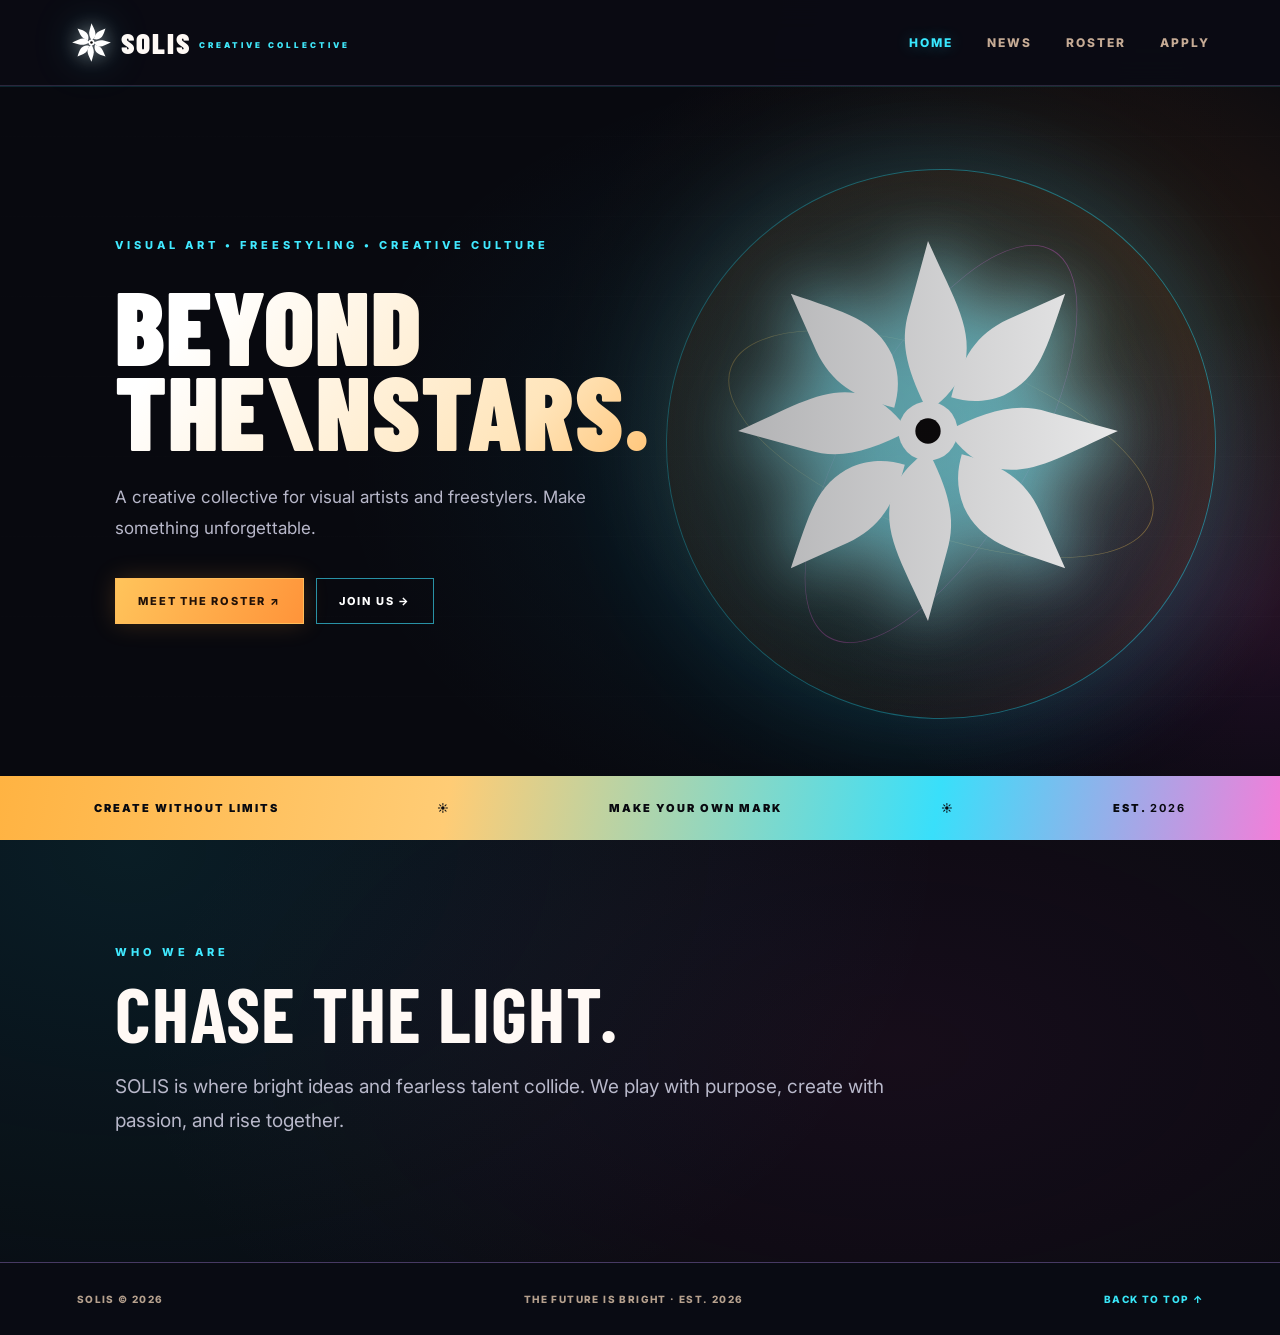
==== index.html @ 44cf50e5 "Add files via upload" ====
<!doctype html>
<html lang="en"><head><meta charset="utf-8"><meta name="viewport" content="width=device-width,initial-scale=1">
<title>SOLIS — Visual Art & Freestyling</title><link rel="icon" type="image/png" sizes="512x512" href="favicon.png"><link rel="shortcut icon" href="favicon.ico"><link rel="apple-touch-icon" href="favicon.png"><link rel="stylesheet" href="style.css"></head>
<body><div id="solisIntro" class="solis-intro" aria-label="SOLIS opening animation">
  <div class="intro-light intro-light-a" aria-hidden="true"></div>
  <div class="intro-light intro-light-b" aria-hidden="true"></div>
  <div class="intro-center"><img class="intro-symbol" src="sun-logo.svg" alt="SOLIS emblem"><div class="intro-wordmark">SOLIS</div><div class="intro-subline">VISUAL ART <span>✦</span> FREESTYLING</div></div>
  <div class="intro-reveal" aria-hidden="true"></div>
  <button type="button" id="skipIntro" class="intro-skip">SKIP INTRO ↗</button>
</div>

<header class="nav"><a class="brand" href="#home"><img class="sun-logo" src="sun-logo.svg" alt="Solis sun logo"><span data-edit="siteName">ASCEND</span><small>CREATIVE COLLECTIVE</small></a><button class="menu" id="menuBtn">☰</button><nav id="navLinks"><a href="#home" data-nav="home">Home</a><a href="#news" data-nav="news">News</a><a href="#roster" data-nav="roster">Roster</a><a href="#apply" data-nav="apply">Apply</a></nav></header>
<div class="transition-wipe" aria-hidden="true"><span class="wipe-sun"><img src="sun-logo.svg" alt=""></span><span class="wipe-name">SOLIS</span></div><main>
<section id="home" class="page active"><div class="hero"><div class="orb"></div><div class="sun-flare"></div><div class="hero-content"><div class="eyebrow" data-edit="eyebrow">ROCKET LEAGUE • FREESTYLE • CREATIVE</div><h1 data-edit="heroTitle">BEYOND THE<br>STARS.</h1><p data-edit="heroDescription">A new era of freestyling, creativity and competition. Welcome to the next level.</p><div class="actions"><a href="#roster" class="primary">MEET THE ROSTER ↗</a><a href="#apply" class="outline">JOIN US →</a></div></div><div class="hero-mark"><img src="sun-logo.svg" alt="Radiant sun emblem"></div></div><div class="ticker"><span>CREATE WITHOUT LIMITS</span><span>☀</span><span>MAKE YOUR OWN MARK</span><span>☀</span><span>EST. <b data-edit="established">2026</b></span></div><div class="intro"><div class="eyebrow">WHO WE ARE</div><h2 data-edit="aboutTitle">MORE THAN A TEAM.</h2><p data-edit="aboutDescription">We bring together ambitious players, editors and designers to push Rocket League content further.</p></div></section>
<section id="news" class="page"><div class="page-head"><div class="eyebrow">THE LATEST</div><h1 data-edit="newsTitle">LATEST FROM THE TEAM.</h1><p data-edit="newsDescription">Announcements, results and everything happening with us.</p></div><div class="news-list" id="newsCards"></div></section>
<section id="roster" class="page"><div class="page-head"><div class="eyebrow">THE PEOPLE</div><h1 data-edit="rosterTitle">MEET THE ROSTER.</h1><p data-edit="rosterDescription">The freestylers, editors, designers and staff behind the team.</p></div><div class="filters" id="filters"></div><div class="roster-directory" id="rosterCards"></div></section>
<section id="apply" class="page"><div class="page-head"><div class="eyebrow">YOUR NEXT CHAPTER</div><h1 data-edit="applyTitle">JOIN THE TEAM.</h1><p data-edit="applyDescription">Whether you freestyle, edit or design, tell us about yourself.</p></div><form id="applyForm" class="application" name="solis-applications" method="POST" action="/thanks.html" data-netlify="true" netlify-honeypot="bot-field"><input type="hidden" name="form-name" value="solis-applications"><p class="bot-field" aria-hidden="true"><label>Leave this empty<input name="bot-field" tabindex="-1" autocomplete="off"></label></p><label>NAME / CREATOR NAME<input name="Creator" required placeholder="Your name"></label><label>DISCORD USERNAME<input name="Discord" required placeholder="username"></label><div class="two"><label>APPLYING AS<select name="Role" required><option>Freestyler</option><option>Visual Artist</option><option>Illustrator</option><option>Photographer</option><option>Editor</option><option>Designer</option><option>Motion Designer</option></select></label><label>AGE<input type="number" min="1" name="Age" required placeholder="Your age"></label></div><label>YOUR CREATIVE SPECIALTY<input name="Specialty" placeholder="Digital art, freestyle clips, animation, etc."></label><label>LINKS<input name="Links" placeholder="Portfolio, Instagram, TikTok, YouTube"></label><label>WHY DO YOU WANT TO JOIN?<textarea name="Why" rows="5" required></textarea></label><button class="primary" type="submit">SUBMIT APPLICATION ↗</button><p class="note" data-edit="applyNote">Your application will be sent securely to the SOLIS team. Please submit only information you are comfortable sharing.</p></form></section>
</main>
<footer><span><span data-edit="footerName">ASCEND</span> © <span id="year"></span></span><span data-edit="footerText">VISUAL ART & FREESTYLING · EST. 2026</span><a href="#home">BACK TO TOP ↑</a></footer>
<script src="content.js"></script><script src="script.js"></script></body></html>
---- style.css ----
@import url('https://fonts.googleapis.com/css2?family=Barlow+Condensed:wght@500;600;700;800;900&family=Inter:wght@400;500;600;700;800&display=swap');
:root{--bg:#0c0909;--panel:#1e1410;--line:#463026;--fg:#fff8ed;--muted:#bca99b;--accent:#ffc05a}*{box-sizing:border-box}html{scroll-behavior:smooth}body{margin:0;background:var(--bg);color:var(--fg);font-family:Inter,Arial,sans-serif}a{color:inherit;text-decoration:none}button,input,select,textarea{font:inherit}button{cursor:pointer}.nav{height:86px;padding:0 5.5%;display:flex;align-items:center;gap:40px;border-bottom:1px solid #ffffff19;background:#130c0aed;position:sticky;top:0;z-index:10;backdrop-filter:blur(15px)}.brand{display:flex;align-items:center;gap:8px;font-family:'Barlow Condensed',sans-serif;font-size:29px;font-weight:900;letter-spacing:2px}.brand small{font-family:Inter;font-size:8px;letter-spacing:3px;align-self:end;margin-bottom:14px;color:var(--accent)}.halo{color:var(--accent);font-size:36px}.nav nav{display:flex;gap:34px;margin-left:auto}.nav nav a{color:#c6ab95;font-size:12px;text-transform:uppercase;letter-spacing:2px;font-weight:800}.nav nav a.active,.nav nav a:hover{color:white}.outline,.primary{display:inline-flex;align-items:center;justify-content:center;padding:15px 22px;border:1px solid #9c6b41;background:transparent;color:white;font-weight:800;font-size:11px;letter-spacing:1.8px;cursor:pointer}.primary{background:var(--accent);border-color:var(--accent);color:#211108}.outline:hover{background:#ffffff15}.primary:hover{background:white}.menu{display:none;background:none;color:white;border:0;font-size:24px}.page{display:none;min-height:calc(100vh - 180px)}.page.active{display:block}.hero{min-height:690px;display:flex;align-items:center;position:relative;overflow:hidden;padding:70px 9%;background:radial-gradient(ellipse at 78% 40%,#79371a 0%,#2c170e 30%,#0c0909 70%)}.hero:after{content:'';position:absolute;inset:0;background:linear-gradient(90deg,#120b08cc,transparent),repeating-linear-gradient(0deg,transparent,transparent 79px,#ffffff07 80px);pointer-events:none}.orb{position:absolute;right:5%;top:12%;width:550px;height:550px;border-radius:50%;border:1px solid #ffca7655;box-shadow:0 0 100px #f5a23c29,inset 0 0 120px #ff9d3b22;transform:rotate(-20deg)}.orb:before,.orb:after{content:'';position:absolute;inset:50px;border:1px solid #ffca7655;border-radius:50%;transform:rotate(50deg) scaleX(.4)}.orb:after{transform:rotate(-50deg) scaleX(.4)}.hero-mark{position:absolute;right:17%;font-size:260px;color:#ffd07888;filter:drop-shadow(0 0 70px #ffa43a)}.hero-content{position:relative;z-index:2;max-width:800px}.eyebrow{font-size:11px;font-weight:800;letter-spacing:4px;color:var(--accent);text-transform:uppercase}h1,h2,h3{font-family:'Barlow Condensed',Impact,sans-serif;letter-spacing:1px;text-transform:uppercase}h1{font-size:clamp(72px,10vw,150px);line-height:.82;margin:30px 0;white-space:pre-line;font-weight:900}h2{font-size:clamp(46px,6vw,86px);line-height:1;margin:15px 0}p{line-height:1.8;color:var(--muted)}.hero p{font-size:17px;max-width:510px}.actions{display:flex;gap:12px;margin-top:35px;flex-wrap:wrap}.ticker{display:flex;justify-content:space-around;gap:20px;padding:25px;background:#ffc05a;color:#211208;font-weight:900;font-size:11px;letter-spacing:2px}.intro{padding:100px 9%;max-width:1000px}.intro p{font-size:19px}.page-head{padding:105px 9% 50px;background:radial-gradient(ellipse at top right,#4a2614,#0c0909 65%)}.page-head h1{font-size:clamp(60px,8vw,110px);max-width:1100px}.page-head p{font-size:16px}.cards{display:grid;grid-template-columns:repeat(3,minmax(0,1fr));gap:18px;padding:35px 9% 110px}.card{background:linear-gradient(145deg,#342018,#140e0c);border:1px solid var(--line);padding:32px;min-height:250px;position:relative;overflow:hidden}.card:before{content:'✧';position:absolute;right:-10px;bottom:-60px;font-size:210px;color:#ffc05a0b}.card h3{font-size:38px;margin:26px 0 8px;line-height:1}.card p{font-size:13px}.card .meta{color:var(--accent);font-size:10px;font-weight:800;letter-spacing:2px}.card .remove{position:absolute;top:10px;right:10px}.filters{display:flex;gap:10px;padding:25px 9% 0;flex-wrap:wrap}.filters button{padding:10px 18px;background:#291a14;border:1px solid var(--line);color:#d9c4ae;font-size:11px;font-weight:800;letter-spacing:1px}.filters button.selected{background:var(--accent);color:#211208}.avatar{width:68px;height:68px;border-radius:50%;border:1px solid #ffc05a77;display:grid;place-items:center;color:var(--accent);font-size:30px;background:#51301d}.application{max-width:760px;margin:20px auto 110px;padding:0 24px}.application label,.editor label{display:block;color:#b8c1d1;font-size:10px;font-weight:800;letter-spacing:2px;margin:23px 0}.application input,.application textarea,.application select,.editor input{width:100%;margin-top:10px;background:#201611;border:1px solid #60432e;color:white;padding:16px;outline:none}.application input:focus,.application textarea:focus,.application select:focus{border-color:var(--accent)}.two{display:grid;grid-template-columns:1fr 1fr;gap:20px}.note{font-size:12px}footer{border-top:1px solid var(--line);padding:30px 6%;display:flex;justify-content:space-between;gap:15px;color:#b6a18e;font-size:10px;font-weight:800;letter-spacing:1.4px}footer a{color:var(--accent)}.editor{position:fixed;right:18px;top:100px;z-index:30;width:min(370px,calc(100vw - 36px));max-height:calc(100vh - 120px);overflow:auto;background:#281b14;border:1px solid #ffc05a;padding:20px;box-shadow:0 20px 90px #000b}.editor-head{display:flex;justify-content:space-between}.editor-head button,.editor-actions button,.fileLabel{background:#503322;border:1px solid #8c5c36;color:white;padding:10px;cursor:pointer}.editor-actions{display:flex;flex-wrap:wrap;gap:8px}.editor p{font-size:12px}.editing [data-edit],.editing [data-array-edit]{outline:1px dashed #ffc05a88;outline-offset:4px;cursor:text}.remove{display:none;background:#512a37;color:white;border:0;padding:6px}.editing .remove{display:block}[hidden]{display:none!important}@media(max-width:850px){.nav{height:70px;padding:0 5%;gap:10px}.nav nav{display:none;position:absolute;top:70px;left:0;right:0;background:#20140f;padding:25px;flex-direction:column}.nav nav.open{display:flex}.menu{display:block;margin-left:auto}.nav #editBtn{padding:10px}.hero{min-height:620px;padding:70px 7%}.hero-mark{right:0;font-size:140px;opacity:.3}.orb{right:-250px}.cards{grid-template-columns:1fr 1fr;padding:30px 6% 80px}.ticker{flex-wrap:wrap}.page-head{padding:75px 7% 35px}}@media(max-width:550px){.cards{grid-template-columns:1fr}.two{grid-template-columns:1fr;gap:0}.brand{font-size:23px}.brand small{display:none}footer{flex-direction:column}.hero h1{font-size:75px}.page-head h1{font-size:65px}}

/* SOLIS signature solar identity */
.sun-logo{width:43px;height:43px;filter:drop-shadow(0 0 11px #ff9d3980)}
.hero{background:radial-gradient(ellipse at 77% 42%,#9b461d 0%,#46230f 23%,#1a100d 47%,#0c0909 78%)}
.hero h1{background:linear-gradient(170deg,#fff9e9 15%,#ffd17c 55%,#f28b3c 100%);-webkit-background-clip:text;background-clip:text;color:transparent;filter:drop-shadow(0 8px 40px #ed872e30)}
.hero-mark{right:11%;width:min(33vw,430px);filter:drop-shadow(0 0 85px #ff9a37a0);animation:solarFloat 7s ease-in-out infinite}
.hero-mark img{width:100%;display:block}
.orb{border-color:#ffbf6b44;box-shadow:0 0 120px #ff8c3333,inset 0 0 120px #ffb43b33}
.sun-flare{position:absolute;right:8%;top:10%;width:570px;height:570px;border-radius:50%;background:radial-gradient(circle,#ffbd5626 0%,#f58a1b13 40%,transparent 68%);pointer-events:none}
.ticker{background:linear-gradient(90deg,#ef8b36,#ffd17c,#f6a347)}
.card{transition:transform .2s,border-color .2s}.card:hover{transform:translateY(-5px);border-color:#d58b45}
@keyframes solarFloat{50%{transform:translateY(-14px) rotate(6deg)}}
@media(max-width:850px){.hero-mark{right:-6%;width:220px;opacity:.4}.sun-flare{right:-300px}}

.sun-logo{filter:drop-shadow(0 0 8px #ffffff45)}
.hero-mark{filter:drop-shadow(0 0 32px #ffffff44) drop-shadow(0 0 85px #ff9a3766)}
.avatar{font-size:0;background-image:url("sun-logo.svg");background-repeat:no-repeat;background-position:center;background-size:42px 42px}

/* SOLIS CINEMATIC MOTION — editable, CSS-based, no video dependencies */
:root{--motion-ease:cubic-bezier(.19,1,.22,1)}
body{overflow-x:hidden}
.nav{animation:navArrive .65s both}
@keyframes navArrive{from{transform:translateY(-100%);opacity:0}to{transform:translateY(0);opacity:1}}
.page.active .eyebrow{animation:riseIn .65s .06s both}
.page.active h1{animation:riseIn .85s .13s both}
.page.active .page-head p,.page.active .hero-content>p{animation:riseIn .85s .25s both}
.page.active .actions{animation:riseIn .8s .36s both}
.page.active .card{animation:riseIn .7s both}
.page.active .card:nth-child(1){animation-delay:.12s}
.page.active .card:nth-child(2){animation-delay:.2s}
.page.active .card:nth-child(3){animation-delay:.28s}
.page.active .card:nth-child(n+4){animation-delay:.35s}
.page.active .application{animation:riseIn .8s .18s both}
@keyframes riseIn{from{opacity:0;transform:translate3d(0,38px,0);filter:blur(7px)}to{opacity:1;transform:translate3d(0,0,0);filter:blur(0)}}
.hero-mark{animation:markFloat 7s ease-in-out infinite}
.hero-mark img{animation:markRotate 45s linear infinite;filter:drop-shadow(0 0 28px #ffb04755)}
@keyframes markFloat{0%,100%{transform:translateY(0)}50%{transform:translateY(-24px)}}
@keyframes markRotate{to{transform:rotate(360deg)}}
.hero .orb{animation:orbPulse 8s ease-in-out infinite}
@keyframes orbPulse{0%,100%{opacity:.65;transform:rotate(-20deg) scale(1)}50%{opacity:1;transform:rotate(-14deg) scale(1.055)}}
.primary,.outline,.card,.filters button{transition:transform .3s var(--motion-ease),box-shadow .3s,background-color .3s,border-color .3s}
.primary:hover,.outline:hover{transform:translateY(-4px)}
.primary:hover{box-shadow:0 10px 35px #ff9e3b55}
.card:hover{transform:translateY(-7px);border-color:#fbb04b80;box-shadow:0 18px 45px #0006}
.transition-wipe{position:fixed;z-index:100;inset:0;background:#130d0b;display:flex;align-items:center;justify-content:center;flex-direction:column;gap:10px;pointer-events:none;clip-path:inset(0 0 100% 0);visibility:hidden}
.transition-wipe.running{visibility:visible;animation:screenWipe .92s cubic-bezier(.76,0,.24,1) both}
@keyframes screenWipe{0%{clip-path:inset(0 0 100% 0)}38%{clip-path:inset(0 0 0 0)}58%{clip-path:inset(0 0 0 0)}100%{clip-path:inset(100% 0 0 0)}}
.wipe-sun img{width:92px;height:92px;animation:wipeSpin .92s ease-in-out both;filter:drop-shadow(0 0 35px #f7a83c)}
.wipe-name{font-family:'Barlow Condensed',Impact,sans-serif;font-size:32px;letter-spacing:9px;font-weight:900;color:#fff}
@keyframes wipeSpin{from{transform:rotate(-45deg) scale(.65);opacity:0}40%{opacity:1}to{transform:rotate(135deg) scale(1.1);opacity:0}}
@media(prefers-reduced-motion:reduce){*,*:before,*:after{animation-duration:.01ms!important;animation-iteration-count:1!important;transition-duration:.01ms!important;scroll-behavior:auto!important}.transition-wipe{display:none!important}}

.roster-directory{padding:16px 7% 110px;display:block}
.roster-section{margin:0 0 72px}
.roster-section h2{font-family:Inter,Arial,sans-serif;font-size:clamp(32px,4.6vw,60px);font-weight:900;letter-spacing:-2px;margin:20px 0 28px}
.role-grid{display:grid;grid-template-columns:repeat(4,minmax(0,1fr));gap:28px}
.role-column{min-width:0;border-top:2px solid #343237}
.role-heading{padding:17px 0 12px;display:flex;justify-content:space-between;gap:8px;font-size:11px;font-weight:900;letter-spacing:1px;text-transform:uppercase;color:#f6f3ee}
.role-count{color:#f5a623}
.member-line{min-height:67px;display:flex;align-items:center;gap:10px;border-bottom:1px solid #2b2523;position:relative}
.member-avatar{width:46px;height:46px;flex:0 0 46px;border-radius:50%;background:radial-gradient(circle at 30% 20%,#8c532d,#181111 70%);border:1px solid #524039;overflow:hidden;display:grid;place-items:center}
.member-avatar img{width:100%;height:100%;object-fit:cover}
.member-details{display:flex;flex-direction:column;min-width:0;gap:4px;flex:1}
.member-details strong{font-size:13px;white-space:nowrap;overflow:hidden;text-overflow:ellipsis}
.member-details small{color:#a39a94;font-size:10px;white-space:nowrap;overflow:hidden;text-overflow:ellipsis}
.member-social{color:#f5a623;font-size:20px;padding:6px}
.member-line .remove{position:absolute;top:0;right:0;z-index:2}
@media(max-width:1000px){.role-grid{grid-template-columns:repeat(2,minmax(0,1fr))}}
@media(max-width:560px){.role-grid{grid-template-columns:1fr;gap:22px}.roster-directory{padding:10px 7% 65px}.roster-section{margin-bottom:45px}}

/* Reference-matched compact directory */
#roster .page-head{padding-top:55px;padding-bottom:18px;background:#090909}
#roster .page-head h1{font-size:clamp(54px,7vw,100px);margin:18px 0 14px}
#roster .roster-directory{padding-top:0}
#roster .roster-section{margin-bottom:68px}
#roster .roster-section h2{font-size:clamp(42px,5vw,68px);letter-spacing:-2.5px;margin:18px 0 29px}
#roster .leadership-section .role-grid{grid-template-columns:repeat(3,minmax(0,1fr))}
#roster .staff-section .role-grid,#roster .creative-team-section .role-grid{grid-template-columns:repeat(4,minmax(0,1fr))}
#roster .role-grid{gap:30px}
#roster .role-column{border-top:2px solid #333}
#roster .role-heading{font-size:12px;padding:17px 0 10px}
#roster .role-count{color:#f7ad36;font-size:13px}
#roster .member-line{min-height:66px;gap:11px}
#roster .member-avatar{width:50px;height:50px;flex-basis:50px;border:1px solid #424242;background:#171717}
#roster .member-details strong{font-size:14px;color:#fff}
#roster .member-details small{font-size:10px}
@media(max-width:850px){#roster .leadership-section .role-grid,#roster .staff-section .role-grid,#roster .creative-team-section .role-grid{grid-template-columns:repeat(2,minmax(0,1fr))}}
@media(max-width:550px){#roster .leadership-section .role-grid,#roster .staff-section .role-grid,#roster .creative-team-section .role-grid{grid-template-columns:1fr}}

.member-avatar{position:relative;overflow:visible}.member-avatar>img{border-radius:50%}
.avatar-upload{display:none;position:absolute;right:-6px;bottom:-5px;background:#f5a623;color:#160f09;border:1px solid white;border-radius:50%;width:22px;height:22px;font-size:13px;font-weight:900;align-items:center;justify-content:center;z-index:3;padding:0}
.editing .avatar-upload{display:flex}

.member-role-select{display:none;width:100%;max-width:180px;background:#221911;color:#f6ad46;border:1px solid #68482b;font-size:11px;padding:5px;margin-top:3px}.editing .member-role-select{display:block}

/* SOLIS compact roster — shorter lines and tighter member rows */
#roster .roster-directory{padding-left:clamp(20px,3vw,48px);padding-right:clamp(20px,3vw,48px)}
#roster .leadership-section .role-grid{grid-template-columns:repeat(3,minmax(0,262px))}
#roster .staff-section .role-grid,#roster .creative-team-section .role-grid{grid-template-columns:repeat(4,minmax(0,262px))}
#roster .role-grid{column-gap:32px;row-gap:24px;justify-content:start}
#roster .role-column{min-width:0;width:100%}
#roster .role-heading{padding:12px 0 8px;font-size:11px}
#roster .member-line{min-height:57px;gap:9px}
#roster .member-avatar{width:43px;height:43px;flex-basis:43px}
#roster .member-details strong{font-size:13px}
#roster .member-details small{font-size:10px}
#roster .roster-section{margin-bottom:52px}
#roster .roster-section h2{margin-bottom:22px}
@media(max-width:920px){
 #roster .leadership-section .role-grid,#roster .staff-section .role-grid,#roster .creative-team-section .role-grid{grid-template-columns:repeat(2,minmax(0,262px))}
}
@media(max-width:560px){
 #roster .leadership-section .role-grid,#roster .staff-section .role-grid,#roster .creative-team-section .role-grid{grid-template-columns:minmax(0,1fr)}
 #roster .role-column{max-width:320px}
 #roster .role-grid{gap:18px}
}


/* SOLIS NEON IDENTITY — solar orange, electric cyan, and aurora magenta */
:root{--bg:#08090f;--panel:#11121d;--line:#343047;--fg:#fff9f5;--muted:#b8b8ca;--accent:#ffae38;--cyan:#35e8ff;--pink:#f95cdb}
body{background:#08090f;background-image:radial-gradient(ellipse 50% 34% at 90% 5%,#0d3c5233,transparent 80%)}
.nav{background:#0b0b13f2;border-bottom:1px solid #5f527b66;box-shadow:0 1px 0 #30e5ff22}
.brand img{filter:drop-shadow(0 0 9px #ffffff77) drop-shadow(0 0 20px #30e5ff44)}
.brand small{color:#40e8fa}
.nav nav a.active,.nav nav a:hover{color:#39e8ff;text-shadow:0 0 15px #38e8ff55}
.hero{background:radial-gradient(ellipse 48% 70% at 81% 39%,#ff8c302e,transparent 80%),radial-gradient(ellipse 45% 65% at 65% 54%,#21b8e92a,transparent 85%),radial-gradient(ellipse 40% 50% at 97% 74%,#dc39d21e,transparent 80%),#08090f}
.hero:after{background:linear-gradient(90deg,#08090fbb,transparent),repeating-linear-gradient(0deg,transparent,transparent 79px,#ffffff06 80px)}
.orb{border-color:#2beaff77;box-shadow:0 0 130px #21d5ff33,inset 0 0 90px #ff983322}
.orb:before{border-color:#f553df66}.orb:after{border-color:#ffc24b66}
.hero-mark{filter:drop-shadow(0 0 34px #ffffff88) drop-shadow(0 0 90px #33dfff77)}
.hero-mark img{filter:drop-shadow(0 0 30px #34e7ff77)!important}
.eyebrow{color:#40e9ff}
.hero h1{background:linear-gradient(130deg,#fff 12%,#ffe5bb 56%,#ffab43 86%,#fa64db);-webkit-background-clip:text;background-clip:text;color:transparent}
.primary{background:linear-gradient(115deg,#ffc45b,#ff943a);border-color:#ffbc59;box-shadow:0 0 24px #ff9e3630}
.primary:hover{background:#3de5f6;color:#071014;box-shadow:0 0 30px #32e8ff66}
.outline{border-color:#39d6f1aa}.outline:hover{border-color:#f76bd6;background:#ec5aca1c}
.ticker{background:linear-gradient(100deg,#ffb342 0%,#ffcc75 35%,#39dffa 73%,#f37ed9 100%);color:#08090f}
.intro{background:radial-gradient(ellipse at 90% 50%,#c32e9620,transparent 60%),radial-gradient(ellipse at 0% 95%,#25cdeb18,transparent 50%)}
.page-head{background:radial-gradient(ellipse at 88% 10%,#15b5d529,transparent 48%),radial-gradient(ellipse at 75% 60%,#d748b020,transparent 45%),#090a11;border-bottom:1px solid #37ddff18}
.page-head h1{color:#fff9f2;text-shadow:0 0 40px #ffaf3220}
.card{background:linear-gradient(145deg,#17253a,#17111f 58%,#201322);border:1px solid #4a3d64;box-shadow:inset 0 1px #ffffff0d}
.card:nth-child(3n+2){border-color:#286c7d}.card:nth-child(3n+3){border-color:#75416f}
.card:hover{border-color:#3beaff;box-shadow:0 15px 45px #23d8f52c}
.card .meta{color:#3be9ff}
#roster .roster-section h2{color:#fff;text-shadow:0 0 35px #30dfff22}
#roster .role-column{border-top-color:#48435a}
#roster .role-column:nth-child(3n+2){border-top-color:#2f8797}
#roster .role-column:nth-child(3n+3){border-top-color:#ad548f}
#roster .role-count{color:#42e8ff}
#roster .member-line{border-bottom-color:#353241}
#roster .member-avatar{border-color:#36d9ed66;box-shadow:0 0 13px #2bd5ff16}
#roster .member-social{color:#ffb449}
.avatar-upload{background:#35e4f4;color:#06121a}
.application input,.application textarea,.application select{background:#131525;border-color:#42415f}
.application input:focus,.application textarea:focus,.application select:focus{border-color:#35e4ff;box-shadow:0 0 0 2px #35e4ff24}
.editor{background:#161322;border-color:#36d7e7}
footer{background:#090b13;border-top-color:#473a63}footer a{color:#38e5f6}
/* Reference-like minimal cinematic opening: centered illuminated mark, then quick reveal */
.solis-intro{position:fixed;inset:0;z-index:9999;display:grid;place-items:center;background:#000;overflow:hidden;color:#fff;isolation:isolate}
.solis-intro.is-closing{opacity:0;visibility:hidden;transition:opacity .55s ease,visibility .55s}
.solis-intro.is-gone{display:none}
.intro-center{position:relative;z-index:2;display:flex;align-items:center;flex-direction:column;gap:6px;animation:logoAppear 2.35s cubic-bezier(.2,.7,.2,1) both}
.intro-symbol{width:clamp(88px,10vw,136px);height:clamp(88px,10vw,136px);filter:drop-shadow(0 0 10px #fff) drop-shadow(0 0 30px #ffffff55);animation:sunFlash 2.35s ease-out both}
.intro-wordmark{font-family:'Barlow Condensed',Impact,sans-serif;font-size:clamp(82px,13vw,155px);line-height:.85;font-weight:900;letter-spacing:.12em;margin-left:.12em;text-shadow:0 0 12px #fff9,0 0 34px #ffffff44}
.intro-subline{margin-top:18px;color:#fff;font-weight:800;font-size:clamp(9px,1vw,12px);letter-spacing:.32em;animation:subAppear 1s .7s both}
.intro-subline span{color:#ffb13d;margin:0 8px}
.intro-light{position:absolute;width:60vw;height:2px;top:50%;left:50%;opacity:0;filter:blur(2px);transform:translate(-50%,-50%) rotate(-19deg);background:linear-gradient(90deg,transparent,#38d9ff,white,#ffb640,transparent);animation:lightSweep 2.4s ease-out both}
.intro-light-b{transform:translate(-50%,-50%) rotate(20deg);background:linear-gradient(90deg,transparent,#fa54d5,white,#37e8ff,transparent);animation-delay:.22s}
.intro-reveal{position:absolute;inset:0;z-index:3;background:linear-gradient(100deg,transparent 42%,#ffffff12 50%,transparent 58%);transform:translateX(-160%);animation:revealSweep .65s 1.6s ease-out both;pointer-events:none}
.intro-skip{position:absolute;right:26px;bottom:24px;z-index:5;padding:10px 13px;background:transparent;border:1px solid #ffffff45;color:#ddd;font-size:10px;letter-spacing:1.5px;font-weight:800}
.intro-skip:hover{border-color:#37e7ff;color:#37e7ff}
@keyframes logoAppear{0%{opacity:0;transform:scale(.86);filter:blur(16px)}28%{opacity:.75;filter:blur(4px)}52%{opacity:1;transform:scale(1.02);filter:blur(0)}100%{opacity:1;transform:scale(1);filter:blur(0)}}
@keyframes sunFlash{0%{opacity:0;transform:scale(.78) rotate(-12deg)}45%{opacity:1}100%{transform:scale(1) rotate(0)}}
@keyframes subAppear{from{opacity:0;transform:translateY(8px)}to{opacity:1;transform:translateY(0)}}
@keyframes lightSweep{0%{opacity:0;width:0}40%{opacity:.85;width:65vw}100%{opacity:0;width:85vw}}
@keyframes revealSweep{to{transform:translateX(160%)}}
@media(prefers-reduced-motion:reduce){.solis-intro{display:none!important}}

/* Center the entire compact roster without stretching the member rows. */
#roster .roster-directory{width:100%;max-width:1220px;margin-inline:auto;padding-left:clamp(18px,3vw,40px);padding-right:clamp(18px,3vw,40px);box-sizing:border-box}
#roster .role-grid{justify-content:center}
#roster .roster-section h2{text-align:left}
@media(min-width:1050px){#roster .role-grid{column-gap:clamp(22px,2.6vw,32px)}}
@media(max-width:850px){#roster .role-grid{justify-content:start}}

/* Smooth full-width color fields, no hard stop at the about section. */
#home{background:radial-gradient(ellipse 70% 42% at 70% 82%,#9a28751a,transparent 85%),radial-gradient(ellipse 75% 55% at 10% 65%,#19c8e71a,transparent 85%),#080a10}
#home .intro{max-width:none;width:100%;min-height:390px;margin:0;padding:105px max(9%,calc((100vw - 1180px)/2));background:transparent;position:relative}
#home .intro>*{max-width:820px}
#home .intro:before{content:"";position:absolute;inset:-140px 0 0;z-index:-1;pointer-events:none;background:radial-gradient(ellipse at 60% 45%,#a92a7816,transparent 65%),radial-gradient(ellipse at 10% 90%,#26d7f016,transparent 60%)}
#home .ticker{position:relative;z-index:1}
/* News is an editorial timeline rather than a card grid. */
#news{background:radial-gradient(ellipse at 82% 6%,#8e267b12,transparent 50%),#080a10}
#news .page-head{background:transparent;border-bottom:0;padding-bottom:34px}
#news .news-list{max-width:1250px;margin:0 auto;padding:0 6% 115px;display:block}
#news .news-entry{display:grid;grid-template-columns:195px minmax(0,1fr);column-gap:40px;position:relative;border-bottom:1px solid #ffffff2c;padding:35px 0 42px;min-height:155px;transition:background .2s}
#news .news-entry:first-child{border-top:1px solid #ffffff2c}
#news .news-date{color:#f7b745;font-weight:900;font-size:12px;letter-spacing:1.2px;padding-top:8px;text-transform:uppercase}
#news .news-category{font-size:10px;font-weight:800;letter-spacing:2px;color:#38dff2;margin-bottom:9px;text-transform:uppercase}
#news .news-story{max-width:760px}
#news .news-story h3{font-family:Inter,Arial,sans-serif;text-transform:none;font-weight:850;letter-spacing:-.7px;font-size:clamp(22px,2.6vw,33px);line-height:1.2;margin:0 0 11px;color:#fff}
#news .news-story p{font-size:15px;color:#c9c7d1;line-height:1.8;margin:0;max-width:730px;white-space:pre-line}
#news .news-link{display:inline-block;margin-top:12px;font-weight:800;font-size:12px;color:#36e6ff}
#news .news-link:hover{text-decoration:underline}
#news .news-remove{position:absolute;right:0;top:12px}
#news .page.active .news-entry{animation:none}
@media(max-width:650px){#news .news-list{padding:0 7% 70px}#news .news-entry{grid-template-columns:1fr;gap:14px;padding:26px 0}#news .news-date{padding-top:0}#home .intro{padding:80px 7%;min-height:360px}}

.bot-field{position:absolute!important;left:-9999px!important;opacity:0!important;pointer-events:none!important}

/* Keep the two-line homepage headline inside its column on all screen sizes. */
.hero-content{width:100%;max-width:min(800px,100%);min-width:0}
.hero h1{font-size:clamp(54px,8.1vw,112px);max-width:100%;overflow-wrap:normal}
@media(max-width:850px){.hero h1{font-size:clamp(54px,10vw,84px)}}
@media(max-width:550px){.hero h1{font-size:clamp(45px,12vw,66px)}}
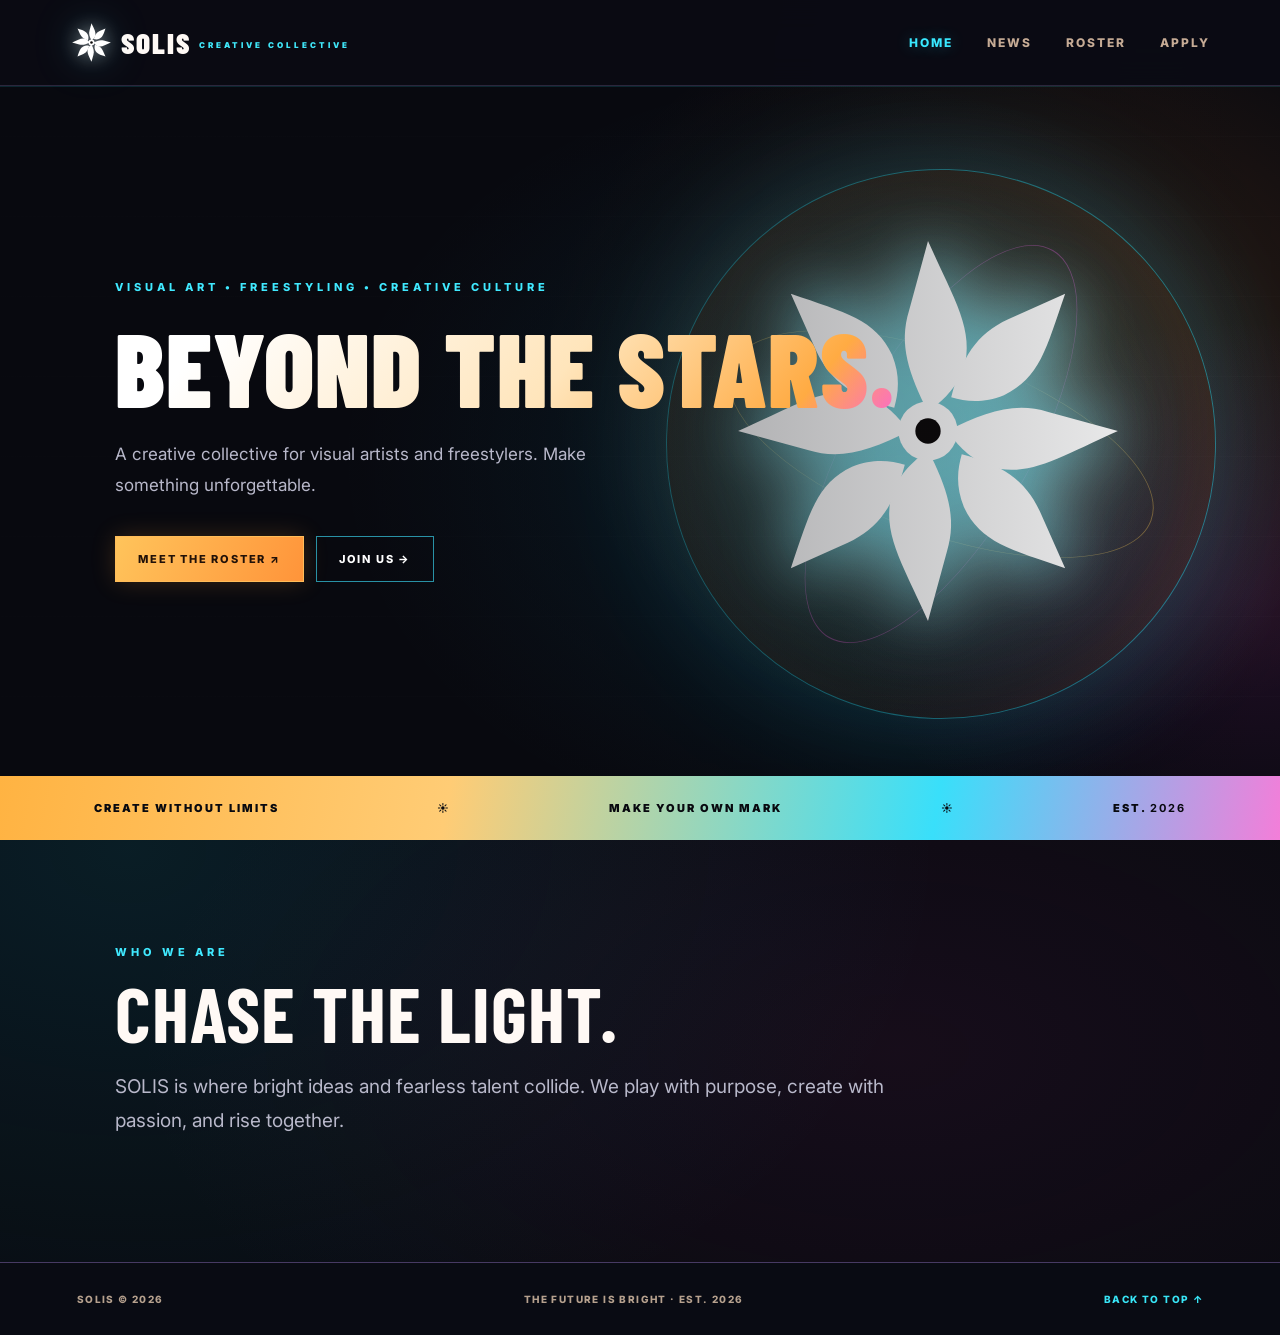
==== commit b0dc332c: "Add files via upload" ====
--- a/index.html
+++ b/index.html
@@ -1,6 +1,20 @@
 <!doctype html>
 <html lang="en"><head><meta charset="utf-8"><meta name="viewport" content="width=device-width,initial-scale=1">
-<title>SOLIS — Visual Art & Freestyling</title><link rel="icon" type="image/png" sizes="512x512" href="favicon.png"><link rel="shortcut icon" href="favicon.ico"><link rel="apple-touch-icon" href="favicon.png"><link rel="stylesheet" href="style.css"></head>
+<title>SOLIS — Visual Art & Freestyling</title>
+<meta name="description" content="Meet SOLIS, a creative collective of Rocket League freestylers, visual artists, editors and designers. Beyond the Stars.">
+<meta property="og:type" content="website">
+<meta property="og:site_name" content="SOLIS">
+<meta property="og:title" content="SOLIS — Beyond the Stars">
+<meta property="og:description" content="Meet the SOLIS roster. Freestylers, visual artists, editors, designers, and more.">
+<meta property="og:url" content="https://solisfx.netlify.app/">
+<meta property="og:image" content="https://solisfx.netlify.app/solis-rainbow-logo.png">
+<meta property="og:image:alt" content="SOLIS rainbow flower logo">
+<meta name="twitter:card" content="summary_large_image">
+<meta name="twitter:title" content="SOLIS — Beyond the Stars">
+<meta name="twitter:description" content="Meet the SOLIS roster. Freestylers, visual artists, editors, designers, and more.">
+<meta name="twitter:image" content="https://solisfx.netlify.app/solis-rainbow-logo.png">
+<meta name="theme-color" content="#080b12">
+<link rel="icon" type="image/png" sizes="512x512" href="favicon.png"><link rel="shortcut icon" href="favicon.ico"><link rel="apple-touch-icon" href="favicon.png"><link rel="stylesheet" href="style.css"></head>
 <body><div id="solisIntro" class="solis-intro" aria-label="SOLIS opening animation">
   <div class="intro-light intro-light-a" aria-hidden="true"></div>
   <div class="intro-light intro-light-b" aria-hidden="true"></div>
@@ -17,4 +31,4 @@
 <section id="apply" class="page"><div class="page-head"><div class="eyebrow">YOUR NEXT CHAPTER</div><h1 data-edit="applyTitle">JOIN THE TEAM.</h1><p data-edit="applyDescription">Whether you freestyle, edit or design, tell us about yourself.</p></div><form id="applyForm" class="application" name="solis-applications" method="POST" action="/thanks.html" data-netlify="true" netlify-honeypot="bot-field"><input type="hidden" name="form-name" value="solis-applications"><p class="bot-field" aria-hidden="true"><label>Leave this empty<input name="bot-field" tabindex="-1" autocomplete="off"></label></p><label>NAME / CREATOR NAME<input name="Creator" required placeholder="Your name"></label><label>DISCORD USERNAME<input name="Discord" required placeholder="username"></label><div class="two"><label>APPLYING AS<select name="Role" required><option>Freestyler</option><option>Visual Artist</option><option>Illustrator</option><option>Photographer</option><option>Editor</option><option>Designer</option><option>Motion Designer</option></select></label><label>AGE<input type="number" min="1" name="Age" required placeholder="Your age"></label></div><label>YOUR CREATIVE SPECIALTY<input name="Specialty" placeholder="Digital art, freestyle clips, animation, etc."></label><label>LINKS<input name="Links" placeholder="Portfolio, Instagram, TikTok, YouTube"></label><label>WHY DO YOU WANT TO JOIN?<textarea name="Why" rows="5" required></textarea></label><button class="primary" type="submit">SUBMIT APPLICATION ↗</button><p class="note" data-edit="applyNote">Your application will be sent securely to the SOLIS team. Please submit only information you are comfortable sharing.</p></form></section>
 </main>
 <footer><span><span data-edit="footerName">ASCEND</span> © <span id="year"></span></span><span data-edit="footerText">VISUAL ART & FREESTYLING · EST. 2026</span><a href="#home">BACK TO TOP ↑</a></footer>
-<script src="content.js"></script><script src="script.js"></script></body></html>+<script src="content.js"></script><script src="script.js"></script></body></html>
